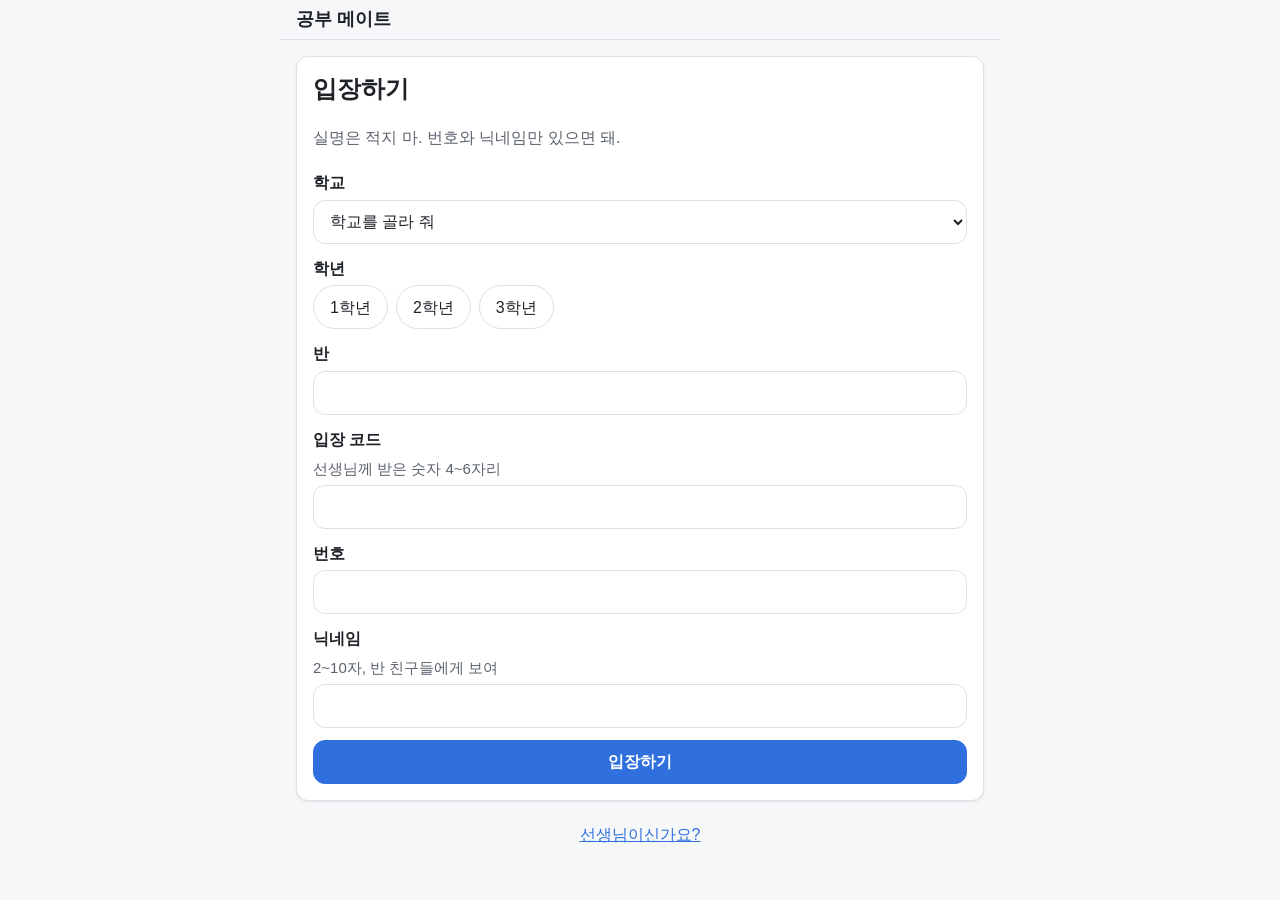
==== index.html @ 6cadbf5e "step05: 1~5단계 — 기본 화면, 저장소, 라우터, 입장, 챗봇 엔진 - step01: index.html 뼈대, 공용 CSS, SM.ui, SM.date, 테스트 러너(n" ====
<!DOCTYPE html>
<html lang="ko">
<head>
  <meta charset="utf-8">
  <meta name="viewport" content="width=device-width, initial-scale=1">
  <title>공부 메이트</title>
  <link rel="stylesheet" href="css/style.css">
</head>
<body data-auth="out">
  <header id="topbar">
    <h1 class="app-name">공부 메이트</h1>
    <span id="nickname" class="auth-only"></span>
    <button id="logout" class="btn btn-ghost auth-only" type="button">나가기</button>
  </header>

  <main id="view" tabindex="-1">
    <p class="muted">불러오는 중…</p>
  </main>

  <nav id="tabbar" aria-label="주요 메뉴">
    <a href="#/chat" data-route="chat">챗봇</a>
    <a href="#/test" data-route="test">진단</a>
    <a href="#/strategy" data-route="strategy">전략</a>
    <a href="#/planner/day" data-route="planner">플래너</a>
    <a href="#/check" data-route="check">점검</a>
    <a href="#/class" data-route="class">우리 반</a>
  </nav>

  <script src="js/config.js"></script>
  <script src="js/ui.js"></script>
  <script src="js/dateutil.js"></script>
  <script src="js/store.js"></script>
  <script src="js/auth.js"></script>
  <script src="js/data/questions.js"></script>
  <script src="js/data/strategies.js"></script>
  <script src="js/recommend.js"></script>
  <script src="js/test.js"></script>
  <script src="js/strategy-view.js"></script>
  <script src="js/planner.js"></script>
  <script src="js/checkin.js"></script>
  <script src="js/feed.js"></script>
  <script src="js/chat.js"></script>
  <script src="js/settings.js"></script>
  <script src="js/app.js"></script>
</body>
</html>
---- css/style.css ----
/* 공부 메이트 — 공용 스타일 (모바일 우선) */

:root {
  --bg: #f6f7f9;
  --surface: #ffffff;
  --text: #1f2328;
  --muted: #5c636d;
  --line: #dde0e5;
  --accent: #2f6fde;
  --on-accent: #ffffff;
  --accent-weak: #e7eefc;
  --good: #1d7a3c;
  --warn: #946000;
  --bad: #c22f28;
  --radius: 12px;
  --gap: 8px;
  --tabbar-h: 56px;
  --shadow: 0 1px 3px rgba(0, 0, 0, 0.08);
  color-scheme: light dark;
}

@media (prefers-color-scheme: dark) {
  :root {
    --bg: #14161a;
    --surface: #1e2126;
    --text: #eceef1;
    --muted: #a4abb4;
    --line: #353a42;
    --accent: #7aa7ff;
    --on-accent: #0d1626;
    --accent-weak: #22324f;
    --good: #5fcf86;
    --warn: #f0b45a;
    --bad: #ff7b72;
    --shadow: none;
  }
}

*,
*::before,
*::after { box-sizing: border-box; }

html { -webkit-text-size-adjust: 100%; }

body {
  margin: 0;
  background: var(--bg);
  color: var(--text);
  font-family: "Pretendard", "Apple SD Gothic Neo", "Malgun Gothic", sans-serif;
  font-size: 16px;
  line-height: 1.6;
  word-break: keep-all;
  overflow-wrap: anywhere;
}

h1, h2, h3 { line-height: 1.3; margin: 0 0 var(--gap); }
p { margin: 0 0 var(--gap); }
a { color: var(--accent); }

:focus-visible {
  outline: 3px solid var(--accent);
  outline-offset: 2px;
}

/* ---------- 레이아웃 ---------- */

#topbar {
  position: sticky;
  top: 0;
  z-index: 10;
  display: flex;
  align-items: center;
  gap: var(--gap);
  max-width: 720px;
  margin: 0 auto;
  padding: var(--gap) calc(var(--gap) * 2);
  background: var(--bg);
  border-bottom: 1px solid var(--line);
}

#topbar .app-name {
  flex: 1;
  margin: 0;
  font-size: 18px;
}

#nickname {
  min-width: 0;
  overflow: hidden;
  text-overflow: ellipsis;
  white-space: nowrap;
  color: var(--muted);
}

#view {
  max-width: 720px;
  margin: 0 auto;
  padding: calc(var(--gap) * 2);
  padding-bottom: calc(var(--tabbar-h) + var(--gap) * 3 + env(safe-area-inset-bottom, 0px));
}

#view:focus { outline: none; }

#tabbar {
  position: fixed;
  left: 0;
  right: 0;
  bottom: 0;
  z-index: 10;
  display: grid;
  grid-template-columns: repeat(6, minmax(0, 1fr));
  max-width: 720px;
  margin: 0 auto;
  padding-bottom: env(safe-area-inset-bottom, 0px);
  background: var(--surface);
  border-top: 1px solid var(--line);
}

#tabbar a {
  display: flex;
  align-items: center;
  justify-content: center;
  min-height: var(--tabbar-h);
  min-width: 0;
  padding: 0 2px;
  color: var(--muted);
  text-decoration: none;
  white-space: nowrap;
  border-top: 3px solid transparent;
}

/* 현재 탭: 색 + 굵기 + 위쪽 막대로 함께 표시 */
#tabbar a[aria-current="page"] {
  color: var(--accent);
  font-weight: 700;
  border-top-color: var(--accent);
}

/* 입장 전에는 닉네임·나가기·탭 숨김 */
body[data-auth="out"] .auth-only,
body[data-auth="out"] #tabbar { display: none; }

body[data-auth="out"] #view { padding-bottom: calc(var(--gap) * 3); }

/* ---------- 공용 클래스 ---------- */

.card {
  background: var(--surface);
  border: 1px solid var(--line);
  border-radius: var(--radius);
  padding: calc(var(--gap) * 2);
  box-shadow: var(--shadow);
}

.stack {
  display: flex;
  flex-direction: column;
  gap: calc(var(--gap) * 1.5);
}

.row {
  display: flex;
  flex-wrap: wrap;
  align-items: center;
  gap: var(--gap);
}

.muted { color: var(--muted); }

.btn {
  display: inline-flex;
  align-items: center;
  justify-content: center;
  gap: var(--gap);
  min-height: 44px;
  min-width: 44px;
  padding: 0 calc(var(--gap) * 2);
  font: inherit;
  font-weight: 600;
  color: var(--text);
  background: var(--surface);
  border: 1px solid var(--line);
  border-radius: var(--radius);
  cursor: pointer;
  text-decoration: none;
}

.btn:disabled { opacity: 0.5; cursor: not-allowed; }

.btn-primary {
  color: var(--on-accent);
  background: var(--accent);
  border-color: var(--accent);
}

.btn-ghost {
  background: transparent;
  border-color: transparent;
}

.btn-ghost:hover { background: var(--accent-weak); }

.chip {
  display: inline-flex;
  align-items: center;
  min-height: 44px;
  padding: 0 calc(var(--gap) * 2);
  font: inherit;
  color: var(--text);
  background: var(--surface);
  border: 1px solid var(--line);
  border-radius: 999px;
  cursor: pointer;
}

/* 선택 상태: 색 + 굵기 + 체크 표시 */
.chip-on {
  color: var(--accent);
  background: var(--accent-weak);
  border-color: var(--accent);
  font-weight: 700;
}

.chip-on::before { content: "✓ "; white-space: pre; }

.field {
  display: flex;
  flex-direction: column;
  gap: calc(var(--gap) / 2);
}

.field > label { font-weight: 600; }

.field input,
.field select,
.field textarea {
  width: 100%;
  min-height: 44px;
  padding: var(--gap) calc(var(--gap) * 1.5);
  font: inherit;
  color: var(--text);
  background: var(--surface);
  border: 1px solid var(--line);
  border-radius: var(--radius);
}

.field textarea { min-height: 96px; resize: vertical; }

.field > .label { font-weight: 600; }
.field .hint { font-size: 15px; }
.field .row { gap: var(--gap); }
.grow { flex: 1 1 120px; min-width: 0; }

.field input[aria-invalid="true"] {
  border: 2px solid var(--bad);
}

.field-error {
  margin: 0;
  color: var(--bad);
  font-weight: 600;
}

.field-error:empty { display: none; }
.field-error::before { content: "⚠ "; }

.form-status:empty { display: none; }
.form-status { color: var(--warn); font-weight: 600; }

.center { text-align: center; }

.link-small {
  display: inline-flex;
  align-items: center;
  min-height: 44px;
  padding: 0 var(--gap);
}

.hash-box {
  display: block;
  padding: var(--gap);
  font-family: ui-monospace, Consolas, "D2Coding", monospace;
  font-size: 15px;
  word-break: break-all;
  background: var(--accent-weak);
  border-radius: calc(var(--radius) / 2);
}

.hash-row .btn { align-self: flex-start; }

.visually-hidden {
  position: absolute;
  width: 1px;
  height: 1px;
  overflow: hidden;
  clip: rect(0 0 0 0);
  white-space: nowrap;
}

.saved-indicator {
  min-height: 1.6em;
  font-size: 14px;
  color: var(--muted);
}

.saved-indicator[data-state="error"] { color: var(--bad); font-weight: 600; }

/* ---------- 챗봇 ---------- */

.chat {
  display: flex;
  flex-direction: column;
  gap: var(--gap);
}

.chat-log {
  display: flex;
  flex-direction: column;
  gap: calc(var(--gap) * 1.5);
  padding-bottom: var(--gap);
}

.msg {
  display: flex;
  flex-direction: column;
  max-width: 85%;
}

.msg-bot { align-self: flex-start; align-items: flex-start; }
.msg-me { align-self: flex-end; align-items: flex-end; }

.msg-name {
  font-size: 14px;
  color: var(--muted);
  margin: 0 4px 2px;
}

.typing .msg-name { display: none; }

.bubble {
  margin: 0;
  padding: var(--gap) calc(var(--gap) * 1.5);
  border-radius: var(--radius);
  background: var(--surface);
  border: 1px solid var(--line);
  white-space: pre-wrap;
}

.msg-bot .bubble { border-top-left-radius: 4px; }

.msg-me .bubble {
  color: var(--on-accent);
  background: var(--accent);
  border-color: var(--accent);
  border-top-right-radius: 4px;
}

.card-msg { display: flex; flex-direction: column; gap: var(--gap); }
.card-msg h3 { margin: 0; font-size: 17px; }
.card-msg ul { margin: 0; padding-left: 1.2em; }

.composer {
  position: sticky;
  bottom: calc(var(--tabbar-h) + env(safe-area-inset-bottom, 0px));
  display: flex;
  flex-direction: column;
  gap: var(--gap);
  padding: var(--gap) 0;
  background: var(--bg);
  border-top: 1px solid var(--line);
}

.chip-row {
  display: flex;
  flex-wrap: wrap;
  gap: var(--gap);
}

.chip-row:empty { display: none; }

.composer-input {
  display: flex;
  gap: var(--gap);
}

.composer-input input {
  flex: 1;
  min-width: 0;
  min-height: 44px;
  padding: var(--gap) calc(var(--gap) * 1.5);
  font: inherit;
  color: var(--text);
  background: var(--surface);
  border: 1px solid var(--line);
  border-radius: var(--radius);
}

/* 채팅 화면에서는 입력창이 탭바 바로 위에 붙으므로 아래 여백을 줄인다. */
#view:has(> .chat) { padding-bottom: calc(var(--tabbar-h) + env(safe-area-inset-bottom, 0px)); }

/* ---------- 토스트 ---------- */

.toast-host {
  position: fixed;
  left: 0;
  right: 0;
  bottom: calc(var(--tabbar-h) + var(--gap) * 2 + env(safe-area-inset-bottom, 0px));
  z-index: 30;
  display: flex;
  flex-direction: column;
  align-items: center;
  gap: var(--gap);
  padding: 0 calc(var(--gap) * 2);
  pointer-events: none;
}

.toast {
  max-width: 100%;
  padding: var(--gap) calc(var(--gap) * 2);
  color: var(--bg);
  background: var(--text);
  border-radius: var(--radius);
  box-shadow: 0 4px 12px rgba(0, 0, 0, 0.2);
}

/* ---------- 확인 모달 ---------- */

.modal-backdrop {
  position: fixed;
  inset: 0;
  z-index: 40;
  display: flex;
  align-items: center;
  justify-content: center;
  padding: calc(var(--gap) * 2);
  background: rgba(0, 0, 0, 0.45);
}

.modal {
  width: 100%;
  max-width: 400px;
}

.modal .row { justify-content: flex-end; margin-top: calc(var(--gap) * 2); }

/* ---------- 인쇄 ---------- */

@media print {
  #topbar,
  #tabbar,
  .toast-host,
  .modal-backdrop { display: none !important; }

  body { background: #fff; color: #000; }
  #view { max-width: none; padding: 0; }
  .card { box-shadow: none; border-color: #999; break-inside: avoid; }
}
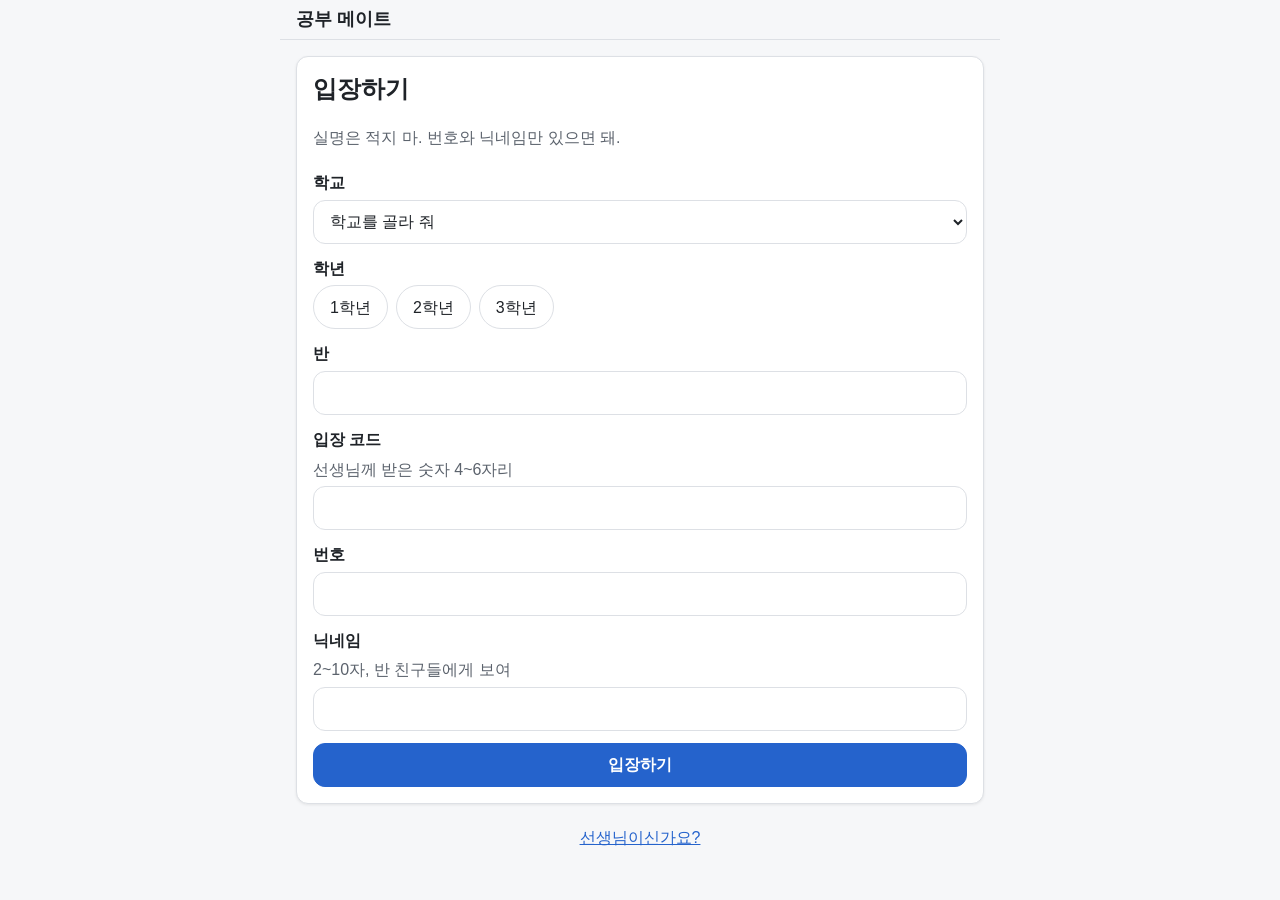
==== commit 84c8a6c2: "step23: 반 피드를 반 서버(Apps Script + 구글 시트)로 — 1단계: 피드·댓글 - js/remote.js: SM.remote 어댑터(get/list/put/del" ====
--- a/index.html
+++ b/index.html
@@ -10,6 +10,7 @@
   <header id="topbar">
     <h1 class="app-name">공부 메이트</h1>
     <span id="nickname" class="auth-only"></span>
+    <a id="settings-link" class="btn btn-ghost auth-only" href="#/settings">설정</a>
     <button id="logout" class="btn btn-ghost auth-only" type="button">나가기</button>
   </header>
 
@@ -33,11 +34,13 @@
   <script src="js/auth.js"></script>
   <script src="js/data/questions.js"></script>
   <script src="js/data/strategies.js"></script>
+  <script src="js/data/intents.js"></script>
   <script src="js/recommend.js"></script>
   <script src="js/test.js"></script>
   <script src="js/strategy-view.js"></script>
   <script src="js/planner.js"></script>
   <script src="js/checkin.js"></script>
+  <script src="js/remote.js"></script>
   <script src="js/feed.js"></script>
   <script src="js/chat.js"></script>
   <script src="js/settings.js"></script>
--- a/css/style.css
+++ b/css/style.css
@@ -6,7 +6,7 @@
   --text: #1f2328;
   --muted: #5c636d;
   --line: #dde0e5;
-  --accent: #2f6fde;
+  --accent: #2563cc; /* 배경·선택 칩 위 4.5:1 이상(21단계) */
   --on-accent: #ffffff;
   --accent-weak: #e7eefc;
   --good: #1d7a3c;
@@ -247,7 +247,7 @@
 .field textarea { min-height: 96px; resize: vertical; }
 
 .field > .label { font-weight: 600; }
-.field .hint { font-size: 15px; }
+.field .hint { font-size: 16px; }
 .field .row { gap: var(--gap); }
 .grow { flex: 1 1 120px; min-width: 0; }
 
@@ -398,6 +398,528 @@
 /* 채팅 화면에서는 입력창이 탭바 바로 위에 붙으므로 아래 여백을 줄인다. */
 #view:has(> .chat) { padding-bottom: calc(var(--tabbar-h) + env(safe-area-inset-bottom, 0px)); }
 
+/* ---------- 진단 ---------- */
+
+.test-progress {
+  display: flex;
+  align-items: center;
+  gap: var(--gap);
+}
+
+.progress {
+  flex: 1;
+  height: 10px;
+  background: var(--line);
+  border-radius: 999px;
+  overflow: hidden;
+}
+
+.progress-fill {
+  height: 100%;
+  background: var(--accent);
+  border-radius: 999px;
+  transition: width 0.2s;
+}
+
+.progress-text {
+  min-width: 4.5em;
+  text-align: right;
+  font-variant-numeric: tabular-nums;
+  color: var(--muted);
+}
+
+.area-intro { background: var(--accent-weak); border-color: var(--accent); }
+.area-intro p { margin: 0; font-weight: 600; }
+
+.answer-list {
+  display: flex;
+  flex-direction: column;
+  gap: var(--gap);
+}
+
+.answer-btn {
+  display: flex;
+  align-items: center;
+  gap: calc(var(--gap) * 1.5);
+  width: 100%;
+  min-height: 56px;
+  padding: var(--gap) calc(var(--gap) * 2);
+  font: inherit;
+  text-align: left;
+  color: var(--text);
+  background: var(--surface);
+  border: 1px solid var(--line);
+  border-radius: var(--radius);
+  cursor: pointer;
+}
+
+.answer-key {
+  flex: none;
+  display: inline-flex;
+  align-items: center;
+  justify-content: center;
+  width: 28px;
+  height: 28px;
+  font-weight: 700;
+  border: 1px solid var(--line);
+  border-radius: 50%;
+}
+
+/* 선택된 답: 색 + 굵기 + ✓ */
+.answer-btn[aria-pressed="true"] {
+  color: var(--accent);
+  background: var(--accent-weak);
+  border: 2px solid var(--accent);
+  font-weight: 700;
+}
+
+.answer-btn[aria-pressed="true"]::after { content: "✓"; margin-left: auto; }
+
+.test-nav { justify-content: space-between; }
+
+@media (prefers-reduced-motion: reduce) {
+  .progress-fill { transition: none; }
+}
+
+/* ---------- 결과 ---------- */
+
+.summary-line { font-size: 18px; font-weight: 600; margin: 0; }
+
+.spectrum { border-top: 1px solid var(--line); padding-top: var(--gap); }
+.spectrum:first-of-type { border-top: 0; padding-top: 0; }
+
+.spectrum > summary {
+  display: block; /* 11단계의 details > summary { display: flex }에 덮이지 않게(21단계) */
+  list-style: none;
+  cursor: pointer;
+  min-height: 44px;
+}
+.spectrum > summary::-webkit-details-marker { display: none; }
+
+.spec-ends {
+  display: flex;
+  justify-content: space-between;
+  gap: var(--gap);
+  font-weight: 600;
+}
+
+.spec-track {
+  position: relative;
+  height: 14px;
+  margin: 6px 0;
+  background: var(--line);
+  border-radius: 999px;
+}
+
+.spec-balance {
+  position: absolute;
+  left: 40%;
+  width: 20%;
+  top: 0;
+  bottom: 0;
+  background: var(--accent-weak);
+  border-left: 1px dashed var(--muted);
+  border-right: 1px dashed var(--muted);
+}
+
+.spec-marker {
+  position: absolute;
+  top: 50%;
+  width: 18px;
+  height: 18px;
+  margin-left: -9px;
+  transform: translateY(-50%);
+  background: var(--accent);
+  border: 2px solid var(--surface);
+  border-radius: 50%;
+  box-shadow: 0 0 0 1px var(--accent);
+}
+
+/* 이전 결과: 흐린 색 + 속이 빈 모양(색만으로 구분하지 않음) */
+.spec-prev {
+  background: var(--surface);
+  border: 2px dashed var(--muted);
+  box-shadow: none;
+  opacity: 0.8;
+}
+
+.spec-reading { margin: 0; }
+.spec-more { color: var(--accent); }
+.spectrum[open] .spec-more { display: none; }
+.spec-note { margin: 0; font-size: 16px; }
+
+.spec-detail {
+  display: grid;
+  gap: var(--gap);
+  margin-top: var(--gap);
+  padding: var(--gap);
+  background: var(--bg);
+  border-radius: calc(var(--radius) / 2);
+}
+
+.spec-detail p { margin: 0; }
+
+.legend { display: flex; flex-wrap: wrap; align-items: center; gap: 4px; margin: 0; }
+.legend-box, .legend-dot { display: inline-block; vertical-align: middle; }
+.legend-box { width: 22px; height: 12px; background: var(--accent-weak); border: 1px dashed var(--muted); }
+.legend-dot { width: 14px; height: 14px; border-radius: 50%; border: 2px dashed var(--muted); }
+
+.bar-row { display: grid; gap: 4px; }
+.bar-track { height: 12px; background: var(--line); border-radius: 999px; overflow: hidden; }
+.bar-fill { height: 100%; background: var(--accent); border-radius: 999px; }
+.bar-on .bar-label { font-weight: 700; }
+
+.kolb-wrap {
+  display: grid;
+  justify-items: center;
+  gap: 4px;
+}
+
+.kolb-grid {
+  position: relative;
+  width: 180px;
+  height: 180px;
+  border: 1px solid var(--line);
+  background:
+    linear-gradient(var(--line), var(--line)) center / 1px 100% no-repeat,
+    linear-gradient(var(--line), var(--line)) center / 100% 1px no-repeat,
+    var(--surface);
+}
+
+.kolb-balance {
+  position: absolute;
+  left: 40%;
+  top: 40%;
+  width: 20%;
+  height: 20%;
+  background: var(--accent-weak);
+}
+
+.kolb-dot {
+  position: absolute;
+  width: 16px;
+  height: 16px;
+  margin: -8px 0 0 -8px;
+  background: var(--accent);
+  border: 2px solid var(--surface);
+  border-radius: 50%;
+}
+
+.kolb-axis, .kolb-x { font-size: 16px; color: var(--muted); }
+.kolb-x { display: flex; justify-content: space-between; width: 100%; max-width: 260px; }
+
+.weak-list { margin: 0; padding-left: 1.2em; }
+.anxiety { font-weight: 600; margin: 0; }
+
+.now-badge {
+  align-self: flex-start;
+  margin: 0;
+  padding: 2px 10px;
+  font-size: 15px;
+  background: var(--accent-weak);
+  border-radius: 999px;
+}
+
+.disclaimer { background: var(--accent-weak); margin: 0; }
+
+.retest-due { border: 2px solid var(--accent); }
+
+/* ---------- 전략 ---------- */
+
+.tabs {
+  display: flex;
+  gap: var(--gap);
+  border-bottom: 1px solid var(--line);
+}
+
+.tab {
+  min-height: 44px;
+  padding: 0 calc(var(--gap) * 2);
+  font: inherit;
+  color: var(--muted);
+  background: none;
+  border: 0;
+  border-bottom: 3px solid transparent;
+  cursor: pointer;
+}
+
+/* 선택된 탭: 색 + 굵기 + 밑줄 */
+.tab[aria-selected="true"],
+.tab[aria-current="page"] {
+  color: var(--accent);
+  font-weight: 700;
+  border-bottom-color: var(--accent);
+}
+
+.strategy-card h4 { margin: 0 0 4px; font-size: 16px; }
+.strategy-card ul, .strategy-card ol { margin: 0; padding-left: 1.3em; }
+.strategy-card section p { margin: 0; }
+
+.strategy-head {
+  display: flex;
+  flex-wrap: wrap;
+  align-items: center;
+  gap: var(--gap);
+}
+
+.strategy-head h3 { margin: 0; }
+
+.rank-badge {
+  display: inline-flex;
+  align-items: center;
+  justify-content: center;
+  width: 28px;
+  height: 28px;
+  font-weight: 700;
+  color: var(--on-accent);
+  background: var(--accent);
+  border-radius: 50%;
+}
+
+.tag {
+  padding: 2px 10px;
+  font-size: 15px;
+  background: var(--accent-weak);
+  border-radius: 999px;
+}
+
+.evidence { font-size: 16px; color: var(--muted); }
+
+.source summary { cursor: pointer; min-height: 44px; display: flex; align-items: center; color: var(--muted); }
+
+.habit { display: grid; gap: 4px; }
+.habit p { margin: 0; }
+
+/* ---------- 플래너 ---------- */
+
+a.tab { display: inline-flex; align-items: center; text-decoration: none; }
+.chip-static { text-decoration: none; }
+
+.planner-strip { display: grid; gap: var(--gap); }
+.seven-fold summary, details > summary { min-height: 44px; display: flex; align-items: center; cursor: pointer; }
+.seven-fold ol { margin: 0; padding-left: 1.3em; }
+
+.planner-nav { display: flex; flex-wrap: wrap; align-items: center; gap: var(--gap); }
+.planner-nav input { min-height: 44px; font: inherit; max-width: 100%; }
+
+.dday { margin: 0; }
+.month-title { margin: 0; }
+
+.goal-row input, .field input[type="text"] { flex: 1; min-width: 0; min-height: 44px; font: inherit; }
+.woop textarea { width: 100%; font: inherit; }
+
+.cal-grid { display: grid; grid-template-columns: repeat(7, minmax(0, 1fr)); gap: 2px; }
+.cal-head { text-align: center; font-size: 14px; color: var(--muted); }
+.cal-cell {
+  min-height: 56px;
+  padding: 2px;
+  display: flex;
+  flex-direction: column;
+  align-items: center;
+  font: inherit;
+  color: var(--text);
+  background: var(--surface);
+  border: 1px solid var(--line);
+  border-radius: 6px;
+  overflow: hidden;
+}
+button.cal-cell { cursor: pointer; }
+.cal-empty { background: transparent; border-color: transparent; }
+.cal-today { border: 2px solid var(--accent); font-weight: 700; }
+.cal-today-text { font-size: 12px; color: var(--accent); }
+.cal-selected { background: var(--accent-weak); outline: 2px dashed var(--accent); }
+.cal-events { display: grid; font-size: 12px; line-height: 1.3; }
+.cal-ev { white-space: nowrap; }
+.event-list { list-style: none; margin: 0; padding: 0; }
+.toggle-row input[type="checkbox"] { width: 24px; height: 24px; }
+.toggle-row label { flex: 1; min-height: 44px; display: flex; align-items: center; }
+
+/* ---------- 자기 점검 ---------- */
+
+/* 적용률 단계: 배경 진하기 + 칸 안 숫자(색만으로 전달하지 않음) */
+.cal-rate { font-size: 12px; font-weight: 700; line-height: 1.2; }
+.rate-none { background: var(--line); color: var(--muted); border-color: var(--line); }
+.rate-zero { background: var(--surface); border: 2px solid var(--accent-weak); }
+.rate-low { background: color-mix(in srgb, var(--accent) 18%, var(--surface)); }
+.rate-mid { background: color-mix(in srgb, var(--accent) 45%, var(--surface)); }
+.rate-high { background: var(--accent); color: var(--on-accent); }
+.rate-high .cal-today-text { color: var(--on-accent); }
+.rate-nostrategy { background: var(--surface); border-style: dashed; }
+.rate-legend { list-style: none; margin: 0; padding: 0; display: flex; flex-wrap: wrap; gap: 4px 12px; font-size: 14px; }
+.rate-legend li { display: inline-flex; align-items: center; gap: 4px; }
+.swatch { display: inline-block; width: 16px; height: 16px; border: 1px solid var(--line); border-radius: 4px; }
+.stat-list { display: grid; grid-template-columns: auto 1fr; gap: 4px 12px; margin: 0; }
+.stat-list dt { color: var(--muted); }
+.stat-list dd { margin: 0; font-weight: 700; }
+.block-lines { margin: 0; padding-left: 1.2em; }
+.mini-bars { list-style: none; margin: 0; padding: 0; display: grid; gap: 6px; }
+.mini-bar { display: grid; grid-template-columns: 1.5em 1fr minmax(4.5em, auto); align-items: center; gap: var(--gap); }
+.mini-on .mini-label { font-weight: 700; text-decoration: underline; }
+.mini-track { height: 14px; background: var(--line); border-radius: 7px; overflow: hidden; }
+.mini-fill { display: block; height: 100%; background: var(--accent); border-radius: 7px; }
+.mini-value { font-size: 14px; text-align: right; }
+
+.badge { margin-left: 4px; padding: 0 6px; font-size: 12px; font-weight: 700; color: var(--on-accent); background: var(--accent); border-radius: 999px; }
+.private-note { margin: 0; padding: var(--gap); background: var(--accent-weak); border-radius: var(--radius); }
+.scale-item p { margin: 0; }
+.scale .chip { min-width: 44px; justify-content: center; padding: 0; }
+.rate-row { display: grid; grid-template-columns: minmax(5em, 8em) 1fr 3.5em; align-items: center; gap: var(--gap); }
+.bar-label { font-size: 14px; overflow-wrap: anywhere; }
+.feedback-lines { margin: 0; padding-left: 1.2em; display: grid; gap: 4px; }
+.strategy-mini { padding: var(--gap); border: 1px solid var(--line); border-radius: var(--radius); }
+.strategy-mini h4 { margin: 0; }
+.strategy-mini ol { margin: 0; padding-left: 1.3em; }
+
+.trend-canvas { display: block; width: 100%; height: 220px; }
+.trend-legend { list-style: none; margin: 0; padding: 0; display: flex; flex-wrap: wrap; gap: 4px 16px; }
+.trend-legend li { display: inline-flex; align-items: center; gap: 6px; }
+.legend-line { display: inline-block; width: 24px; height: 0; border-top: 3px solid var(--accent); }
+.legend-dash { border-top: 3px dashed var(--warn); }
+.table-wrap { max-width: 100%; overflow-x: auto; }
+.mini-table { border-collapse: collapse; font-size: 14px; min-width: 100%; }
+.mini-table th, .mini-table td { padding: 4px 6px; border-bottom: 1px solid var(--line); text-align: center; white-space: nowrap; }
+.mini-table th[scope="row"] { text-align: left; white-space: normal; min-width: 7em; }
+.mini-table .strong { font-weight: 700; }
+.cell-line { display: block; }
+.print-only { display: none; }
+
+/* ---------- 우리 반 피드 ---------- */
+
+.feed-card { min-width: 0; overflow-wrap: anywhere; }
+.feed-goals { margin: 0; padding-left: 1.2em; }
+.chip-tag { font-size: 16px; }
+.comment-list { list-style: none; margin: 0; padding: 0; display: grid; gap: var(--gap); }
+.comment { padding: var(--gap); border: 1px solid var(--line); border-radius: var(--radius); }
+.comment p { margin: 0; }
+.comment-text { white-space: pre-wrap; overflow-wrap: anywhere; }
+.comment-hidden { border-style: dashed; opacity: 0.85; }
+.small-meta { font-size: 14px; }
+.sheet-scroll { max-height: 85vh; overflow-y: auto; width: min(560px, calc(100vw - 32px)); }
+.sheet-scroll .strategy-card { box-shadow: none; border: 0; padding: 0; }
+
+/* ---------- 일간 플래너 ---------- */
+
+.day-summary { margin: 0; font-weight: 700; word-break: keep-all; }
+.block-list { list-style: none; margin: 0; padding: 0; display: grid; gap: calc(var(--gap) * 1.5); }
+.block { min-width: 0; }
+.block-done { border-left: 4px solid var(--good); }
+.block-head { display: flex; align-items: flex-start; gap: var(--gap); }
+.block-toggle {
+  flex: 1;
+  min-width: 0;
+  min-height: 44px;
+  display: flex;
+  flex-direction: column;
+  align-items: flex-start;
+  gap: 2px;
+  padding: 4px 0;
+  font: inherit;
+  color: var(--text);
+  text-align: left;
+  background: none;
+  border: 0;
+  cursor: pointer;
+  overflow-wrap: anywhere;
+}
+.block-tools { display: flex; flex-shrink: 0; }
+.btn.icon { min-width: 44px; padding: 0; }
+.done-badge { color: var(--good); font-weight: 700; }
+.block-plan, .block-record { margin-top: var(--gap); }
+.block-record { padding-top: var(--gap); border-top: 1px dashed var(--line); }
+.block-record h4 { margin: 0; }
+.block .field { display: grid; gap: 4px; min-width: 0; }
+.block .label { font-weight: 700; font-size: 16px; }
+.block input[type="text"], .block textarea, .block select { width: 100%; min-width: 0; min-height: 44px; font: inherit; }
+.block input[type="time"] { min-height: 44px; font: inherit; max-width: 100%; }
+.block input.num { width: 6em; min-height: 44px; font: inherit; }
+.time-row { align-items: flex-end; flex-wrap: wrap; }
+.row.wrap { flex-wrap: wrap; }
+.check-q p { margin: 0 0 4px; }
+.env-hint { margin: 0; font-size: 16px; }
+.env-hint::before { content: "ⓘ "; }
+.rate { font-weight: 700; }
+.small { font-size: 16px; margin: 0; }
+.empty-day { padding: var(--gap); }
+
+/* ---------- 주간 플래너 ---------- */
+
+.week-grid {
+  display: grid;
+  grid-template-columns: minmax(48px, auto) repeat(7, minmax(0, 1fr));
+  gap: 2px;
+}
+.grid-head { display: flex; flex-direction: column; align-items: center; font-size: 14px; }
+.grid-head .muted { font-size: 12px; }
+.grid-today { font-weight: 700; text-decoration: underline; }
+.grid-subject { display: flex; align-items: center; font-weight: 700; }
+.grid-cell {
+  min-height: 52px;
+  padding: 2px;
+  display: flex;
+  flex-direction: column;
+  align-items: center;
+  justify-content: center;
+  gap: 2px;
+  font: inherit;
+  color: var(--text);
+  background: var(--surface);
+  border: 1px dashed var(--line);
+  border-radius: 6px;
+  cursor: pointer;
+  overflow: hidden;
+}
+.grid-on { border-style: solid; border-color: var(--accent); background: var(--accent-weak); }
+.grid-tag { font-size: 12px; line-height: 1.2; word-break: keep-all; text-align: center; }
+.day-tabs { overflow-x: auto; }
+.day-tabs .tab { padding: 0 8px; flex: 1; min-width: 40px; }
+.day-list { list-style: none; margin: 0; padding: 0; display: grid; gap: var(--gap); }
+.day-list .grid-cell { flex: 1; flex-direction: row; flex-wrap: wrap; min-height: 44px; }
+.day-subject { min-width: 48px; font-weight: 700; }
+.week-subject h4 { margin: 0; }
+.pick-list { list-style: none; margin: 0; padding: 0; }
+.pick { text-align: left; width: 100%; min-height: 44px; }
+.sheet { max-width: 480px; }
+.block-summary { list-style: none; margin: 0; padding: 0; display: grid; gap: 4px; }
+.block-day { display: flex; justify-content: space-between; min-height: 44px; align-items: center; padding: 0 var(--gap); color: var(--text); text-decoration: none; border: 1px solid var(--line); border-radius: 6px; }
+
+/* ---------- 일곱 가지 전략 ---------- */
+
+.seven-list { list-style: none; margin: 0; padding: 0; display: grid; gap: calc(var(--gap) * 1.5); }
+
+.seven-item {
+  padding: calc(var(--gap) * 1.5);
+  background: var(--surface);
+  border: 1px solid var(--line);
+  border-radius: var(--radius);
+}
+
+.seven-item textarea {
+  width: 100%;
+  min-height: 64px;
+  padding: var(--gap);
+  font: inherit;
+  color: var(--text);
+  background: var(--bg);
+  border: 1px solid var(--line);
+  border-radius: calc(var(--radius) / 2);
+  resize: vertical;
+}
+
+.seven-num {
+  display: inline-flex;
+  align-items: center;
+  justify-content: center;
+  width: 28px;
+  height: 28px;
+  font-weight: 700;
+  border: 1px solid var(--line);
+  border-radius: 50%;
+}
+
+.field-warn { margin: 0; color: var(--warn); }
+.field-warn:empty { display: none; }
+.field-warn::before { content: "💡 "; }
+
 /* ---------- 토스트 ---------- */
 
 .toast-host {
@@ -452,6 +974,79 @@
   .modal-backdrop { display: none !important; }
 
   body { background: #fff; color: #000; }
+  .no-print, .tabs, .private-note, .visually-hidden { display: none !important; }
+  .print-only { display: block; }
+  .table-wrap { overflow: visible; }
   #view { max-width: none; padding: 0; }
   .card { box-shadow: none; border-color: #999; break-inside: avoid; }
 }
+
+/* ---------- 챗봇 알림 줄 ---------- */
+.msg-notice { align-self: center; max-width: 100%; }
+.chat-notice {
+  margin: 0;
+  padding: 4px 12px;
+  font-size: 16px;
+  color: var(--muted);
+  text-align: center;
+  border: 1px dashed var(--line);
+  border-radius: 999px;
+}
+.chat-notice::before { content: '알림 · '; }
+a.chip { text-decoration: none; }
+
+/* ---------- 설정 ---------- */
+.settings input[type="text"] { width: 100%; max-width: 100%; box-sizing: border-box; }
+
+/* ---------- 설정(20단계) ---------- */
+#topbar a.btn { text-decoration: none; }
+.settings .card h3 { margin: 0; }
+.radio-row {
+  display: flex;
+  align-items: center;
+  gap: var(--gap);
+  min-height: 44px;
+}
+.radio-row input { width: 22px; height: 22px; flex: none; }
+.settings fieldset { border: 0; padding: 0; margin: 0; min-width: 0; }
+.settings legend { font-weight: 600; padding: 0; }
+.settings input[type="file"] { max-width: 100%; font: inherit; }
+.warn, .backup-info.warn { color: var(--warn); font-weight: 600; }
+.usage-bar {
+  height: 12px;
+  border: 1px solid var(--line);
+  border-radius: 6px;
+  overflow: hidden;
+}
+.usage-bar > span { display: block; height: 100%; background: var(--accent); }
+.btn-danger {
+  color: #fff;
+  background: #b42318;
+  border-color: #b42318;
+}
+@media (prefers-color-scheme: dark) {
+  .btn-danger { background: #d9534f; border-color: #d9534f; color: #111; }
+}
+
+/* ---------- 안정성: 저장 안 되는 창 경고 띠 ---------- */
+.persist-banner {
+  max-width: 720px;
+  margin: 0 auto;
+  padding: var(--gap) calc(var(--gap) * 2);
+  font-weight: 600;
+  color: var(--text);
+  background: color-mix(in srgb, var(--warn) 22%, var(--bg));
+  border-bottom: 2px solid var(--warn);
+}
+.persist-banner::before { content: '⚠ '; }
+/* 상단 바: 앱 이름은 한 줄로, 좁으면 닉네임이 줄어든다(…) */
+#topbar .app-name { white-space: nowrap; flex: 0 0 auto; margin-right: auto; }
+#topbar .btn { flex: none; padding-left: 12px; padding-right: 12px; }
+.settings input[type="file"] { min-height: 44px; }
+.settings input[type="file"]::file-selector-button { min-height: 44px; padding: 0 16px; font: inherit; margin-right: 8px; }
+
+/* ---------- 21단계 통합 점검 ---------- */
+/* 360px에서 월 이동 줄의 ▶가 다음 줄로 밀리지 않게 가운데 제목이 줄어든다 */
+.planner-nav .grow.center { flex: 1 1 0; min-width: 0; }
+/* 따로 꾸미지 않은 select도 터치 44px·글자 16px */
+select { min-height: 44px; font: inherit; max-width: 100%; }
